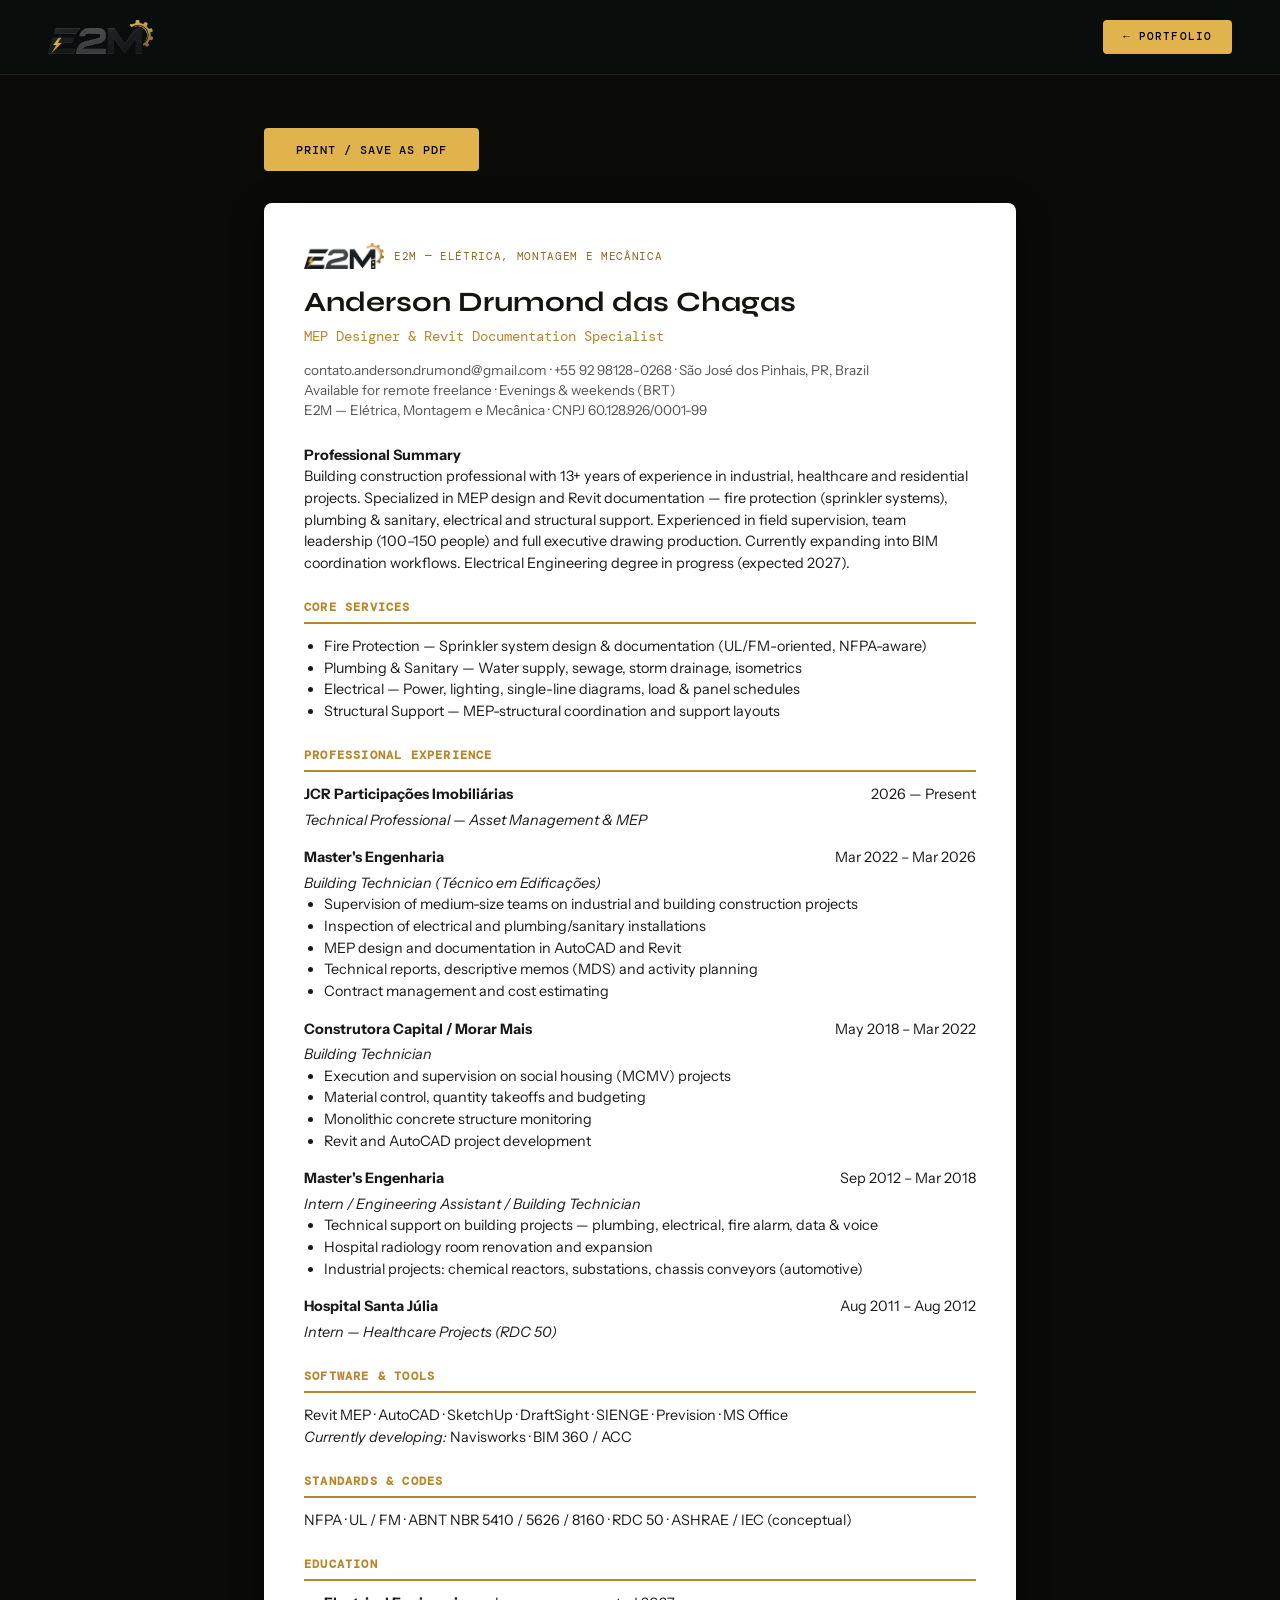
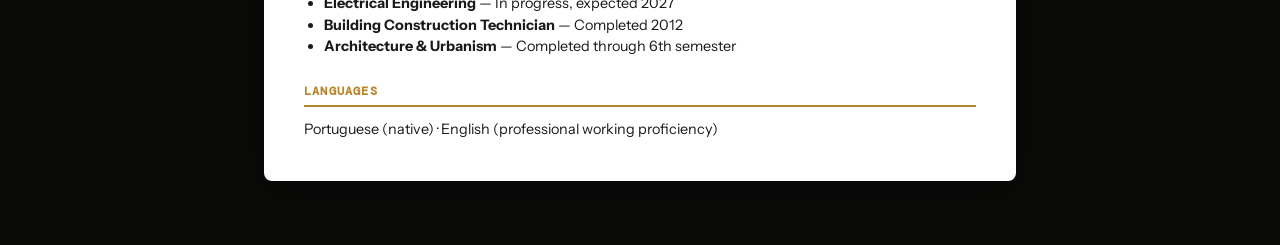
==== cv.html @ b2f55cdc "portfolio2m Portfolio Anderson Drumond - MEP Designer" ====
<!DOCTYPE html>
<html lang="en">
<head>
  <meta charset="UTF-8">
  <meta name="viewport" content="width=device-width, initial-scale=1.0">
  <title>CV — Anderson Drumond · E2M Engenharia</title>
  <link rel="preconnect" href="https://fonts.googleapis.com">
  <link rel="preconnect" href="https://fonts.gstatic.com" crossorigin>
  <link href="https://fonts.googleapis.com/css2?family=Syne:wght@700;800&family=DM+Mono:wght@400;500&family=Instrument+Sans:wght@400;500&display=swap" rel="stylesheet">
  <link rel="stylesheet" href="css/style.css">
</head>
<body>
  <nav>
    <a href="index.html" class="nav-logo"><img src="assets/brand/e2m-mark.png" alt="E2M" class="nav-logo-img"></a>
    <div class="nav-right">
      <a href="index.html" class="btn-hire">← Portfolio</a>
    </div>
  </nav>

  <div class="cv-page">
    <div class="cv-page__actions">
      <button type="button" class="btn-primary" onclick="window.print()">Print / Save as PDF</button>
    </div>

    <article class="cv-document">
      <div class="cv-brand">
        <img src="assets/brand/e2m-mark.png" alt="E2M — Elétrica, Montagem e Mecânica" class="cv-brand-logo">
        <span>E2M — Elétrica, Montagem e Mecânica</span>
      </div>
      <h1>Anderson Drumond das Chagas</h1>
      <p class="cv-tagline">MEP Designer & Revit Documentation Specialist</p>
      <p class="cv-contact">
        contato.anderson.drumond@gmail.com · +55 92 98128-0268 · São José dos Pinhais, PR, Brazil<br>
        Available for remote freelance · Evenings & weekends (BRT)<br>
        E2M — Elétrica, Montagem e Mecânica · CNPJ 60.128.926/0001-99
      </p>

      <p><strong>Professional Summary</strong><br>
        Building construction professional with 13+ years of experience in industrial, healthcare and residential projects. Specialized in MEP design and Revit documentation — fire protection (sprinkler systems), plumbing & sanitary, electrical and structural support. Experienced in field supervision, team leadership (100–150 people) and full executive drawing production. Currently expanding into BIM coordination workflows. Electrical Engineering degree in progress (expected 2027).</p>

      <h2>Core Services</h2>
      <ul>
        <li>Fire Protection — Sprinkler system design & documentation (UL/FM-oriented, NFPA-aware)</li>
        <li>Plumbing & Sanitary — Water supply, sewage, storm drainage, isometrics</li>
        <li>Electrical — Power, lighting, single-line diagrams, load & panel schedules</li>
        <li>Structural Support — MEP-structural coordination and support layouts</li>
      </ul>

      <h2>Professional Experience</h2>

      <div class="cv-job">
        <div class="cv-job-header">
          <strong>JCR Participações Imobiliárias</strong>
          <span>2026 — Present</span>
        </div>
        <em>Technical Professional — Asset Management & MEP</em>
      </div>

      <div class="cv-job">
        <div class="cv-job-header">
          <strong>Master's Engenharia</strong>
          <span>Mar 2022 – Mar 2026</span>
        </div>
        <em>Building Technician (Técnico em Edificações)</em>
        <ul>
          <li>Supervision of medium-size teams on industrial and building construction projects</li>
          <li>Inspection of electrical and plumbing/sanitary installations</li>
          <li>MEP design and documentation in AutoCAD and Revit</li>
          <li>Technical reports, descriptive memos (MDS) and activity planning</li>
          <li>Contract management and cost estimating</li>
        </ul>
      </div>

      <div class="cv-job">
        <div class="cv-job-header">
          <strong>Construtora Capital / Morar Mais</strong>
          <span>May 2018 – Mar 2022</span>
        </div>
        <em>Building Technician</em>
        <ul>
          <li>Execution and supervision on social housing (MCMV) projects</li>
          <li>Material control, quantity takeoffs and budgeting</li>
          <li>Monolithic concrete structure monitoring</li>
          <li>Revit and AutoCAD project development</li>
        </ul>
      </div>

      <div class="cv-job">
        <div class="cv-job-header">
          <strong>Master's Engenharia</strong>
          <span>Sep 2012 – Mar 2018</span>
        </div>
        <em>Intern / Engineering Assistant / Building Technician</em>
        <ul>
          <li>Technical support on building projects — plumbing, electrical, fire alarm, data & voice</li>
          <li>Hospital radiology room renovation and expansion</li>
          <li>Industrial projects: chemical reactors, substations, chassis conveyors (automotive)</li>
        </ul>
      </div>

      <div class="cv-job">
        <div class="cv-job-header">
          <strong>Hospital Santa Júlia</strong>
          <span>Aug 2011 – Aug 2012</span>
        </div>
        <em>Intern — Healthcare Projects (RDC 50)</em>
      </div>

      <h2>Software & Tools</h2>
      <p>Revit MEP · AutoCAD · SketchUp · DraftSight · SIENGE · Prevision · MS Office</p>
      <p><em>Currently developing:</em> Navisworks · BIM 360 / ACC</p>

      <h2>Standards & Codes</h2>
      <p>NFPA · UL / FM · ABNT NBR 5410 / 5626 / 8160 · RDC 50 · ASHRAE / IEC (conceptual)</p>

      <h2>Education</h2>
      <ul>
        <li><strong>Electrical Engineering</strong> — In progress, expected 2027</li>
        <li><strong>Building Construction Technician</strong> — Completed 2012</li>
        <li><strong>Architecture & Urbanism</strong> — Completed through 6th semester</li>
      </ul>

      <h2>Languages</h2>
      <p>Portuguese (native) · English (professional working proficiency)</p>
    </article>
  </div>
</body>
</html>
---- css/style.css ----
:root {
  --bg: #0A0A09;
  --bg2: #100F0C;
  --bg3: #171512;
  --card: #131210;
  --border: #262219;
  --border2: #33301F;
  --gold: #E0B34D;
  --gold2: #C99A35;
  --gold-dim: rgba(224, 179, 77, 0.12);
  --gold-dim2: rgba(224, 179, 77, 0.06);
  --text: #F0EDE7;
  --text2: #A8A196;
  --text3: #6E6860;
  --mono: 'DM Mono', monospace;
  --display: 'Syne', sans-serif;
  --body: 'Instrument Sans', sans-serif;
}

*, *::before, *::after { box-sizing: border-box; margin: 0; padding: 0; }

html { scroll-behavior: smooth; scroll-padding-top: 80px; }

body {
  background: var(--bg);
  color: var(--text);
  font-family: var(--body);
  font-size: 16px;
  line-height: 1.6;
  overflow-x: hidden;
}

::selection { background: var(--gold); color: #000; }

::-webkit-scrollbar { width: 4px; }
::-webkit-scrollbar-track { background: var(--bg); }
::-webkit-scrollbar-thumb { background: var(--border2); border-radius: 2px; }

/* (i18n applied via JS — data-i18n attributes) */

/* NAV */
nav {
  position: fixed;
  top: 0;
  left: 0;
  right: 0;
  z-index: 100;
  display: flex;
  align-items: center;
  justify-content: space-between;
  padding: 1.25rem 3rem;
  background: rgba(10, 15, 13, 0.85);
  backdrop-filter: blur(12px);
  border-bottom: 1px solid var(--border);
}

.nav-logo {
  display: flex;
  align-items: center;
  text-decoration: none;
}

.nav-logo-img {
  height: 34px;
  width: auto;
  display: block;
}

.nav-links {
  display: flex;
  align-items: center;
  gap: 2.5rem;
  list-style: none;
}

.nav-links a {
  font-family: var(--mono);
  font-size: 0.75rem;
  color: var(--text2);
  text-decoration: none;
  letter-spacing: 0.08em;
  text-transform: uppercase;
  transition: color 0.2s;
}

.nav-links a:hover { color: var(--gold); }

.nav-right {
  display: flex;
  align-items: center;
  gap: 1rem;
}

/* Language switcher */
.lang-switch {
  display: flex;
  background: var(--card);
  border: 1px solid var(--border2);
  border-radius: 4px;
  overflow: hidden;
}

.lang-switch__btn {
  font-family: var(--mono);
  font-size: 0.65rem;
  letter-spacing: 0.08em;
  color: var(--text3);
  background: none;
  border: none;
  padding: 0.35rem 0.6rem;
  cursor: pointer;
  transition: all 0.2s;
}

.lang-switch__btn:hover { color: var(--gold); }

.lang-switch__btn.active {
  background: var(--gold-dim);
  color: var(--gold);
}

.btn-hire {
  font-family: var(--mono);
  font-size: 0.7rem;
  letter-spacing: 0.1em;
  text-transform: uppercase;
  background: var(--gold);
  color: #000;
  border: none;
  padding: 0.5rem 1.25rem;
  border-radius: 4px;
  cursor: pointer;
  text-decoration: none;
  font-weight: 500;
  transition: all 0.2s;
}

.btn-hire:hover { background: var(--gold2); transform: translateY(-1px); }

.menu-toggle {
  display: none;
  flex-direction: column;
  gap: 5px;
  padding: 0.5rem;
  background: none;
  border: none;
  cursor: pointer;
}

.menu-toggle span {
  display: block;
  width: 22px;
  height: 2px;
  background: var(--text);
  border-radius: 2px;
}

/* HERO */
#hero {
  min-height: 100vh;
  display: flex;
  align-items: center;
  padding: 8rem 3rem 4rem;
  position: relative;
  overflow: hidden;
}

.hero-grid {
  position: absolute;
  inset: 0;
  background-image:
    linear-gradient(var(--border) 1px, transparent 1px),
    linear-gradient(90deg, var(--border) 1px, transparent 1px);
  background-size: 60px 60px;
  opacity: 0.3;
  mask-image: radial-gradient(ellipse 80% 80% at 50% 50%, black 30%, transparent 100%);
}

.hero-glow {
  position: absolute;
  width: 600px;
  height: 600px;
  background: radial-gradient(circle, rgba(224, 179, 77, 0.08) 0%, transparent 70%);
  top: 50%;
  left: 50%;
  transform: translate(-50%, -50%);
  pointer-events: none;
}

.hero-content { position: relative; z-index: 1; max-width: 900px; }

.hero-brand {
  display: inline-flex;
  align-items: center;
  gap: 0.6rem;
  margin-bottom: 1rem;
  font-family: var(--mono);
  font-size: 0.72rem;
  letter-spacing: 0.06em;
  color: var(--text2);
}

.hero-brand-logo { height: 22px; width: auto; }

.hero-tag {
  display: inline-flex;
  align-items: center;
  gap: 0.5rem;
  font-family: var(--mono);
  font-size: 0.7rem;
  color: var(--gold);
  letter-spacing: 0.12em;
  text-transform: uppercase;
  margin-bottom: 1.5rem;
}

.hero-tag::before {
  content: '';
  width: 6px;
  height: 6px;
  background: var(--gold);
  border-radius: 50%;
  animation: pulse 2s infinite;
}

@keyframes pulse {
  0%, 100% { opacity: 1; transform: scale(1); }
  50% { opacity: 0.4; transform: scale(0.8); }
}

.hero-name {
  font-family: var(--display);
  font-size: clamp(3rem, 7vw, 6rem);
  font-weight: 800;
  line-height: 0.95;
  letter-spacing: -0.03em;
  color: var(--text);
  margin-bottom: 0.75rem;
}

.hero-name span { color: var(--gold); }

.hero-title {
  font-family: var(--mono);
  font-size: clamp(0.85rem, 1.5vw, 1rem);
  color: var(--text2);
  letter-spacing: 0.05em;
  margin-bottom: 1.5rem;
  text-transform: uppercase;
}

.hero-desc {
  font-size: 1.1rem;
  color: var(--text2);
  max-width: 560px;
  line-height: 1.7;
  margin-bottom: 2rem;
}

.hero-badges {
  display: flex;
  flex-wrap: wrap;
  gap: 0.5rem;
  margin-bottom: 2.5rem;
}

.badge {
  font-family: var(--mono);
  font-size: 0.68rem;
  letter-spacing: 0.08em;
  padding: 0.35rem 0.85rem;
  border-radius: 3px;
  text-transform: uppercase;
}

.badge-gold {
  background: var(--gold-dim);
  color: var(--gold);
  border: 1px solid rgba(224, 179, 77, 0.25);
}

.badge-gray {
  background: rgba(255, 255, 255, 0.04);
  color: var(--text3);
  border: 1px solid var(--border2);
}

.hero-ctas { display: flex; gap: 1rem; flex-wrap: wrap; }

.btn-primary {
  font-family: var(--mono);
  font-size: 0.75rem;
  letter-spacing: 0.08em;
  text-transform: uppercase;
  background: var(--gold);
  color: #000;
  border: none;
  padding: 0.85rem 2rem;
  border-radius: 4px;
  cursor: pointer;
  text-decoration: none;
  font-weight: 500;
  transition: all 0.2s;
  display: inline-flex;
  align-items: center;
}

.btn-primary:hover { background: var(--gold2); transform: translateY(-2px); }

.btn-secondary {
  font-family: var(--mono);
  font-size: 0.75rem;
  letter-spacing: 0.08em;
  text-transform: uppercase;
  background: transparent;
  color: var(--text2);
  border: 1px solid var(--border2);
  padding: 0.85rem 2rem;
  border-radius: 4px;
  cursor: pointer;
  text-decoration: none;
  transition: all 0.2s;
  display: inline-flex;
  align-items: center;
}

.btn-secondary:hover { border-color: var(--gold); color: var(--gold); }

.hero-stats {
  display: flex;
  gap: 3rem;
  margin-top: 4rem;
  padding-top: 2rem;
  border-top: 1px solid var(--border);
}

.stat-num {
  font-family: var(--display);
  font-size: 2rem;
  font-weight: 800;
  color: var(--text);
  letter-spacing: -0.03em;
}

.stat-num span { color: var(--gold); }

.stat-label {
  font-family: var(--mono);
  font-size: 0.65rem;
  color: var(--text3);
  text-transform: uppercase;
  letter-spacing: 0.1em;
  margin-top: 0.2rem;
}

/* SECTIONS */
section { padding: 6rem 3rem; }

.section-header { margin-bottom: 3rem; }

.section-tag {
  font-family: var(--mono);
  font-size: 0.65rem;
  color: var(--gold);
  letter-spacing: 0.15em;
  text-transform: uppercase;
  margin-bottom: 0.75rem;
}

.section-title {
  font-family: var(--display);
  font-size: clamp(2rem, 4vw, 3rem);
  font-weight: 800;
  letter-spacing: -0.03em;
  color: var(--text);
  line-height: 1;
}

.section-title span { color: var(--gold); }

/* SERVICES */
#services { background: var(--bg2); }

.services-grid {
  display: grid;
  grid-template-columns: repeat(auto-fit, minmax(260px, 1fr));
  gap: 1.5px;
  background: var(--border);
  border: 1px solid var(--border);
  border-radius: 8px;
  overflow: hidden;
}

.service-card {
  background: var(--card);
  padding: 2.5rem;
  transition: background 0.3s;
  position: relative;
  overflow: hidden;
}

.service-card::before {
  content: '';
  position: absolute;
  top: 0;
  left: 0;
  right: 0;
  height: 2px;
  background: var(--gold);
  transform: scaleX(0);
  transform-origin: left;
  transition: transform 0.3s;
}

.service-card:hover::before { transform: scaleX(1); }
.service-card:hover { background: var(--bg3); }

.service-icon {
  width: 48px;
  height: 48px;
  background: var(--gold-dim);
  border: 1px solid rgba(224, 179, 77, 0.2);
  border-radius: 8px;
  display: flex;
  align-items: center;
  justify-content: center;
  margin-bottom: 1.5rem;
  font-size: 1.25rem;
}

.service-title {
  font-family: var(--display);
  font-size: 1.1rem;
  font-weight: 700;
  color: var(--text);
  margin-bottom: 0.75rem;
  letter-spacing: -0.01em;
}

.service-desc {
  font-size: 0.875rem;
  color: var(--text2);
  line-height: 1.7;
  margin-bottom: 1rem;
}

.service-tags { display: flex; flex-wrap: wrap; gap: 0.4rem; }

.service-tag {
  font-family: var(--mono);
  font-size: 0.6rem;
  color: var(--text3);
  border: 1px solid var(--border2);
  padding: 0.2rem 0.6rem;
  border-radius: 2px;
  letter-spacing: 0.06em;
  text-transform: uppercase;
}

/* PROJECTS */
#projects { background: var(--bg); }

.confidentiality-note {
  display: flex;
  align-items: flex-start;
  gap: 0.75rem;
  background: var(--gold-dim2);
  border: 1px solid rgba(224, 179, 77, 0.25);
  border-radius: 6px;
  padding: 0.9rem 1.1rem;
  margin-bottom: 2rem;
}

.confidentiality-note__icon { font-size: 0.9rem; line-height: 1.5; flex-shrink: 0; }

.confidentiality-note p {
  font-family: var(--mono);
  font-size: 0.72rem;
  line-height: 1.6;
  color: var(--text2);
  letter-spacing: 0.01em;
}

.confidentiality-note--modal { margin-top: 1.25rem; margin-bottom: 0; }

.filter-bar {
  display: flex;
  gap: 0.5rem;
  flex-wrap: wrap;
  margin-bottom: 2.5rem;
}

.filter-btn {
  font-family: var(--mono);
  font-size: 0.65rem;
  letter-spacing: 0.1em;
  text-transform: uppercase;
  background: transparent;
  color: var(--text3);
  border: 1px solid var(--border2);
  padding: 0.5rem 1rem;
  border-radius: 3px;
  cursor: pointer;
  transition: all 0.2s;
}

.filter-btn:hover,
.filter-btn.active {
  background: var(--gold-dim);
  border-color: rgba(224, 179, 77, 0.4);
  color: var(--gold);
}

.projects-grid {
  display: grid;
  grid-template-columns: repeat(auto-fill, minmax(340px, 1fr));
  gap: 1.5px;
  background: var(--border);
  border: 1px solid var(--border);
  border-radius: 8px;
  overflow: hidden;
}

.project-card {
  background: var(--card);
  overflow: hidden;
  transition: background 0.3s;
  display: flex;
  flex-direction: column;
}

.project-card:hover { background: var(--bg3); }
.project-card.is-hidden { display: none !important; }

.project-img {
  width: 100%;
  aspect-ratio: 16 / 9;
  background: var(--bg3);
  display: flex;
  align-items: center;
  justify-content: center;
  overflow: hidden;
  position: relative;
  border-bottom: 1px solid var(--border);
}

.project-cover {
  position: absolute;
  inset: 0;
  width: 100%;
  height: 100%;
  object-fit: cover;
  z-index: 1;
}

.project-img.has-cover .project-img-placeholder { display: none; }

.project-img-placeholder {
  display: flex;
  flex-direction: column;
  align-items: center;
  justify-content: center;
  gap: 0.75rem;
  width: 100%;
  height: 100%;
  background: var(--bg3);
  position: relative;
  z-index: 0;
}

.project-img-icon { font-size: 2.5rem; opacity: 0.3; }

.project-img-label {
  font-family: var(--mono);
  font-size: 0.6rem;
  color: var(--text3);
  letter-spacing: 0.1em;
  text-transform: uppercase;
}

.project-disc {
  font-family: var(--mono);
  font-size: 0.6rem;
  letter-spacing: 0.08em;
  text-transform: uppercase;
  padding: 0.2rem 0.6rem;
  border-radius: 2px;
  position: absolute;
  top: 0.75rem;
  left: 0.75rem;
  z-index: 2;
}

.disc-fire { background: rgba(231, 76, 60, 0.15); color: #E74C3C; border: 1px solid rgba(231, 76, 60, 0.3); }
.disc-plumb { background: rgba(52, 152, 219, 0.15); color: #3498DB; border: 1px solid rgba(52, 152, 219, 0.3); }
.disc-elec { background: rgba(241, 196, 15, 0.15); color: #F1C40F; border: 1px solid rgba(241, 196, 15, 0.3); }
.disc-struct { background: rgba(155, 89, 182, 0.15); color: #9B59B6; border: 1px solid rgba(155, 89, 182, 0.3); }
.disc-mep { background: rgba(46, 204, 113, 0.15); color: #2ECC71; border: 1px solid rgba(46, 204, 113, 0.3); }

.project-info { padding: 1.5rem; flex: 1; }

.project-title {
  font-family: var(--display);
  font-size: 1rem;
  font-weight: 700;
  color: var(--text);
  margin-bottom: 0.4rem;
  letter-spacing: -0.01em;
}

.project-client {
  font-family: var(--mono);
  font-size: 0.65rem;
  color: var(--text3);
  letter-spacing: 0.06em;
  text-transform: uppercase;
  margin-bottom: 0.75rem;
}

.project-desc {
  font-size: 0.825rem;
  color: var(--text2);
  line-height: 1.6;
  margin-bottom: 1rem;
}

.project-deliverables { display: flex; flex-wrap: wrap; gap: 0.35rem; }

.deliverable {
  font-family: var(--mono);
  font-size: 0.58rem;
  color: var(--text3);
  border: 1px solid var(--border2);
  padding: 0.15rem 0.5rem;
  border-radius: 2px;
  letter-spacing: 0.05em;
  text-transform: uppercase;
}

/* ABOUT */
#about { background: var(--bg2); }

.about-grid {
  display: grid;
  grid-template-columns: 1fr 1fr;
  gap: 5rem;
  align-items: start;
}

.about-initials {
  width: 80px;
  height: 80px;
  background: var(--gold-dim);
  border: 2px solid rgba(224, 179, 77, 0.3);
  border-radius: 8px;
  display: flex;
  align-items: center;
  justify-content: center;
  font-family: var(--display);
  font-size: 1.75rem;
  font-weight: 800;
  color: var(--gold);
  margin-bottom: 2rem;
}

.about-bio {
  font-size: 1rem;
  color: var(--text2);
  line-height: 1.8;
  margin-bottom: 1.5rem;
}

.about-bio strong { color: var(--text); }

.about-highlights {
  display: flex;
  flex-direction: column;
  gap: 0.75rem;
}

.highlight-item {
  display: flex;
  align-items: flex-start;
  gap: 0.75rem;
  font-size: 0.875rem;
  color: var(--text2);
}

.highlight-item::before {
  content: '›';
  color: var(--gold);
  font-size: 1rem;
  flex-shrink: 0;
  margin-top: 0.1rem;
}

.timeline {
  display: flex;
  flex-direction: column;
  border-left: 1px solid var(--border2);
  padding-left: 2rem;
  margin-left: 1rem;
}

.timeline-item {
  position: relative;
  padding-bottom: 2rem;
}

.timeline-item::before {
  content: '';
  position: absolute;
  left: -2.45rem;
  top: 0.4rem;
  width: 8px;
  height: 8px;
  border-radius: 50%;
  background: var(--border2);
  border: 2px solid var(--bg2);
}

.timeline-item.active::before { background: var(--gold); }

.timeline-period {
  font-family: var(--mono);
  font-size: 0.65rem;
  color: var(--gold);
  letter-spacing: 0.1em;
  text-transform: uppercase;
  margin-bottom: 0.35rem;
}

.timeline-company {
  font-family: var(--display);
  font-size: 1rem;
  font-weight: 700;
  color: var(--text);
  margin-bottom: 0.25rem;
}

.timeline-role {
  font-size: 0.825rem;
  color: var(--text2);
}

/* SKILLS */
#skills { background: var(--bg); }

.skills-grid {
  display: grid;
  grid-template-columns: repeat(auto-fit, minmax(280px, 1fr));
  gap: 1.5rem;
}

.skill-group {
  background: var(--card);
  border: 1px solid var(--border);
  border-radius: 8px;
  padding: 2rem;
}

.skill-group-title {
  font-family: var(--mono);
  font-size: 0.65rem;
  color: var(--gold);
  letter-spacing: 0.12em;
  text-transform: uppercase;
  margin-bottom: 1.25rem;
  padding-bottom: 0.75rem;
  border-bottom: 1px solid var(--border);
}

.skill-list {
  display: flex;
  flex-direction: column;
  gap: 0.5rem;
}

.skill-item {
  font-size: 0.875rem;
  color: var(--text2);
  display: flex;
  align-items: center;
  gap: 0.75rem;
}

.skill-item::before {
  content: '';
  width: 6px;
  height: 6px;
  border-radius: 50%;
  background: var(--gold);
  flex-shrink: 0;
}

.skill-item.in-dev::before { background: var(--text3); }
.skill-item.in-dev { color: var(--text3); font-style: italic; }

.skill-dev-note {
  font-family: var(--mono);
  font-size: 0.6rem;
  color: var(--text3);
  letter-spacing: 0.08em;
  text-transform: uppercase;
  margin-top: 1rem;
  padding-top: 0.75rem;
  border-top: 1px solid var(--border);
}

/* CONTACT */
#contact { background: var(--bg2); }

.contact-grid {
  display: grid;
  grid-template-columns: 1fr 1fr;
  gap: 5rem;
  align-items: start;
}

.contact-info-title {
  font-family: var(--display);
  font-size: 1.75rem;
  font-weight: 800;
  color: var(--text);
  letter-spacing: -0.02em;
  margin-bottom: 1rem;
}

.contact-info-desc {
  font-size: 0.95rem;
  color: var(--text2);
  line-height: 1.7;
  margin-bottom: 2rem;
}

.contact-links {
  display: flex;
  flex-direction: column;
  gap: 1rem;
}

.contact-link {
  display: flex;
  align-items: center;
  gap: 1rem;
  text-decoration: none;
  padding: 1rem 1.25rem;
  background: var(--card);
  border: 1px solid var(--border);
  border-radius: 6px;
  transition: all 0.2s;
}

.contact-link:hover { border-color: rgba(224, 179, 77, 0.4); background: var(--gold-dim2); }
.contact-link--disabled { opacity: 0.65; pointer-events: none; }

.contact-link-icon {
  width: 36px;
  height: 36px;
  background: var(--gold-dim);
  border-radius: 6px;
  display: flex;
  align-items: center;
  justify-content: center;
  font-size: 1rem;
  flex-shrink: 0;
  font-family: var(--display);
  font-weight: 700;
  color: var(--gold);
}

.contact-link-label {
  font-family: var(--mono);
  font-size: 0.6rem;
  color: var(--text3);
  text-transform: uppercase;
  letter-spacing: 0.1em;
}

.contact-link-value {
  font-size: 0.875rem;
  color: var(--text);
  margin-top: 0.1rem;
}

.contact-tz {
  margin-top: 1.5rem;
  font-family: var(--mono);
  font-size: 0.65rem;
  color: var(--text3);
  letter-spacing: 0.08em;
  text-transform: uppercase;
}

.contact-form {
  display: flex;
  flex-direction: column;
  gap: 1rem;
}

.form-group { display: flex; flex-direction: column; gap: 0.4rem; }

.form-label {
  font-family: var(--mono);
  font-size: 0.62rem;
  color: var(--text3);
  letter-spacing: 0.1em;
  text-transform: uppercase;
}

.form-input,
.form-select,
.form-textarea {
  background: var(--card);
  border: 1px solid var(--border2);
  border-radius: 4px;
  padding: 0.75rem 1rem;
  color: var(--text);
  font-family: var(--body);
  font-size: 0.875rem;
  transition: border-color 0.2s;
  outline: none;
  width: 100%;
}

.form-input:focus,
.form-select:focus,
.form-textarea:focus {
  border-color: rgba(224, 179, 77, 0.5);
}

.form-select { appearance: none; cursor: pointer; }
.form-textarea { resize: vertical; min-height: 120px; }
.form-row { display: grid; grid-template-columns: 1fr 1fr; gap: 1rem; }

.btn-submit {
  font-family: var(--mono);
  font-size: 0.75rem;
  letter-spacing: 0.1em;
  text-transform: uppercase;
  background: var(--gold);
  color: #000;
  border: none;
  padding: 1rem 2rem;
  border-radius: 4px;
  cursor: pointer;
  font-weight: 500;
  transition: all 0.2s;
  margin-top: 0.5rem;
}

.btn-submit:hover { background: var(--gold2); transform: translateY(-2px); }

.form-status {
  font-family: var(--mono);
  font-size: 0.75rem;
  text-align: center;
  margin-top: 0.5rem;
}

.form-status.is-success { color: var(--gold); }
.form-status.is-error { color: #E74C3C; }

/* FOOTER */
footer {
  background: var(--bg);
  border-top: 1px solid var(--border);
  padding: 2rem 3rem;
  display: flex;
  align-items: center;
  justify-content: space-between;
}

.footer-brand {
  display: flex;
  align-items: center;
  gap: 0.9rem;
}

.footer-logo {
  height: 22px;
  width: auto;
  opacity: 0.9;
}

.footer-copy {
  font-family: var(--mono);
  font-size: 0.65rem;
  color: var(--text3);
  letter-spacing: 0.08em;
}

.footer-links { display: flex; gap: 1.5rem; }

.footer-links a {
  font-family: var(--mono);
  font-size: 0.65rem;
  color: var(--text3);
  text-decoration: none;
  letter-spacing: 0.08em;
  text-transform: uppercase;
  transition: color 0.2s;
}

.footer-links a:hover { color: var(--gold); }

/* FADE IN */
.fade-in {
  opacity: 0;
  transform: translateY(24px);
  transition: opacity 0.7s ease, transform 0.7s ease;
}

.fade-in.visible {
  opacity: 1;
  transform: translateY(0);
}

/* CV PAGE */
.cv-page {
  max-width: 800px;
  margin: 0 auto;
  padding: 8rem 1.5rem 4rem;
}

.cv-page__actions {
  display: flex;
  gap: 1rem;
  margin-bottom: 2rem;
  flex-wrap: wrap;
}

.cv-document {
  background: #fff;
  color: #1a1a1a;
  padding: 2.5rem;
  border-radius: 8px;
  box-shadow: 0 8px 32px rgba(0, 0, 0, 0.4);
  font-size: 0.9rem;
  line-height: 1.5;
}

.cv-brand {
  display: flex;
  align-items: center;
  gap: 0.6rem;
  margin-bottom: 0.75rem;
}

.cv-brand-logo { height: 26px; width: auto; }

.cv-brand span {
  font-family: var(--mono);
  font-size: 0.7rem;
  letter-spacing: 0.06em;
  color: #8A6A1E;
  text-transform: uppercase;
}

.cv-document h1 {
  font-family: var(--display);
  font-size: 1.75rem;
  color: #16140F;
  margin-bottom: 0.25rem;
}

.cv-document .cv-tagline {
  font-family: var(--mono);
  font-size: 0.85rem;
  color: #B8862A;
  margin-bottom: 0.75rem;
}

.cv-document .cv-contact {
  font-size: 0.85rem;
  color: #555;
  margin-bottom: 1.5rem;
}

.cv-document h2 {
  font-family: var(--mono);
  font-size: 0.75rem;
  text-transform: uppercase;
  letter-spacing: 0.1em;
  color: #B8862A;
  border-bottom: 2px solid #B8862A;
  padding-bottom: 0.35rem;
  margin: 1.5rem 0 0.75rem;
}

.cv-document ul { list-style: disc; padding-left: 1.25rem; margin-bottom: 0.5rem; }
.cv-document .cv-job { margin-bottom: 1rem; }

.cv-document .cv-job-header {
  display: flex;
  justify-content: space-between;
  flex-wrap: wrap;
  gap: 0.25rem;
  margin-bottom: 0.25rem;
}

@media print {
  nav, footer, .cv-page__actions { display: none; }
  .cv-document { box-shadow: none; padding: 0; }
}

/* PROJECT MODAL */
.modal {
  position: fixed;
  inset: 0;
  z-index: 200;
  display: flex;
  align-items: center;
  justify-content: center;
  padding: 1rem;
  opacity: 0;
  visibility: hidden;
  transition: opacity 0.25s, visibility 0.25s;
}

.modal.is-open { opacity: 1; visibility: visible; }

.modal__backdrop {
  position: absolute;
  inset: 0;
  background: rgba(0, 0, 0, 0.8);
  backdrop-filter: blur(4px);
}

.modal__dialog {
  position: relative;
  width: min(100%, 960px);
  max-height: 90vh;
  overflow-y: auto;
  background: var(--bg2);
  border: 1px solid var(--border);
  border-radius: 8px;
  transform: translateY(16px);
  transition: transform 0.25s;
}

.modal.is-open .modal__dialog { transform: translateY(0); }

.modal__close {
  position: absolute;
  top: 1rem;
  right: 1rem;
  z-index: 2;
  width: 36px;
  height: 36px;
  display: grid;
  place-items: center;
  font-size: 1.4rem;
  color: var(--text2);
  background: var(--card);
  border: 1px solid var(--border2);
  border-radius: 4px;
  cursor: pointer;
}

.modal__close:hover { color: var(--gold); border-color: var(--gold); }

.modal__content { padding: 2rem; }

.modal__header { margin-bottom: 1.5rem; padding-right: 2rem; }

.modal__client {
  font-family: var(--mono);
  font-size: 0.65rem;
  color: var(--gold);
  letter-spacing: 0.1em;
  text-transform: uppercase;
  margin-bottom: 0.5rem;
}

.modal__title {
  font-family: var(--display);
  font-size: 1.35rem;
  font-weight: 700;
  margin-bottom: 0.75rem;
}

.modal__desc {
  font-size: 0.875rem;
  color: var(--text2);
  line-height: 1.7;
  margin-bottom: 1rem;
}

.modal__gallery {
  display: grid;
  grid-template-columns: repeat(auto-fill, minmax(260px, 1fr));
  gap: 0.75rem;
}

.modal__gallery-item {
  padding: 0;
  border: none;
  background: none;
  cursor: zoom-in;
  border-radius: 4px;
  overflow: hidden;
  border: 1px solid var(--border);
  transition: border-color 0.2s;
}

.modal__gallery-item:hover { border-color: var(--gold); }

.modal__gallery-item img {
  width: 100%;
  display: block;
  pointer-events: none;
}

.project-card { cursor: pointer; }

/* LIGHTBOX */
.lightbox {
  position: fixed;
  inset: 0;
  z-index: 300;
  display: flex;
  align-items: center;
  justify-content: center;
  opacity: 0;
  visibility: hidden;
  transition: opacity 0.25s, visibility 0.25s;
}

.lightbox.is-open {
  opacity: 1;
  visibility: visible;
}

.lightbox__backdrop {
  position: absolute;
  inset: 0;
  background: rgba(0, 0, 0, 0.92);
  cursor: zoom-out;
}

.lightbox__stage {
  position: relative;
  z-index: 1;
  max-width: min(96vw, 1400px);
  max-height: 92vh;
  padding: 1rem;
}

.lightbox__stage img {
  display: block;
  max-width: min(96vw, 1400px);
  max-height: 92vh;
  width: auto;
  height: auto;
  object-fit: contain;
  border-radius: 4px;
  box-shadow: 0 8px 40px rgba(0, 0, 0, 0.5);
}

.lightbox__close {
  position: absolute;
  top: 1rem;
  right: 1rem;
  z-index: 2;
  width: 44px;
  height: 44px;
  display: grid;
  place-items: center;
  font-size: 1.75rem;
  color: var(--text);
  background: rgba(17, 25, 19, 0.9);
  border: 1px solid var(--border2);
  border-radius: 4px;
  cursor: pointer;
}

.lightbox__close:hover { color: var(--gold); border-color: var(--gold); }

.lightbox__nav {
  position: absolute;
  top: 50%;
  transform: translateY(-50%);
  z-index: 2;
  width: 48px;
  height: 48px;
  display: grid;
  place-items: center;
  font-size: 2rem;
  color: var(--text);
  background: rgba(17, 25, 19, 0.9);
  border: 1px solid var(--border2);
  border-radius: 4px;
  cursor: pointer;
  line-height: 1;
}

.lightbox__nav:hover { color: var(--gold); border-color: var(--gold); }
.lightbox__prev { left: 1rem; }
.lightbox__next { right: 1rem; }

.lightbox__nav.is-hidden { display: none; }

.lightbox__counter {
  position: absolute;
  bottom: 1.25rem;
  left: 50%;
  transform: translateX(-50%);
  z-index: 2;
  font-family: var(--mono);
  font-size: 0.7rem;
  color: var(--text2);
  letter-spacing: 0.1em;
  background: rgba(17, 25, 19, 0.9);
  padding: 0.4rem 0.85rem;
  border-radius: 4px;
  border: 1px solid var(--border2);
}

/* MOBILE */
@media (max-width: 768px) {
  nav { padding: 1rem 1.5rem; }

  .nav-links {
    display: none;
    position: absolute;
    top: 100%;
    left: 0;
    right: 0;
    flex-direction: column;
    gap: 0;
    padding: 1rem 1.5rem;
    background: var(--bg2);
    border-bottom: 1px solid var(--border);
  }

  .nav-links.is-open { display: flex; }
  .nav-links li { width: 100%; }
  .nav-links a { display: block; padding: 0.75rem 0; }

  .menu-toggle { display: flex; }
  .btn-hire { display: none; }

  section { padding: 4rem 1.5rem; }
  #hero { padding: 6rem 1.5rem 3rem; }
  .hero-stats { gap: 1.5rem; flex-wrap: wrap; }
  .about-grid,
  .contact-grid { grid-template-columns: 1fr; gap: 2.5rem; }
  footer { flex-direction: column; gap: 1rem; text-align: center; }
  .form-row { grid-template-columns: 1fr; }
}
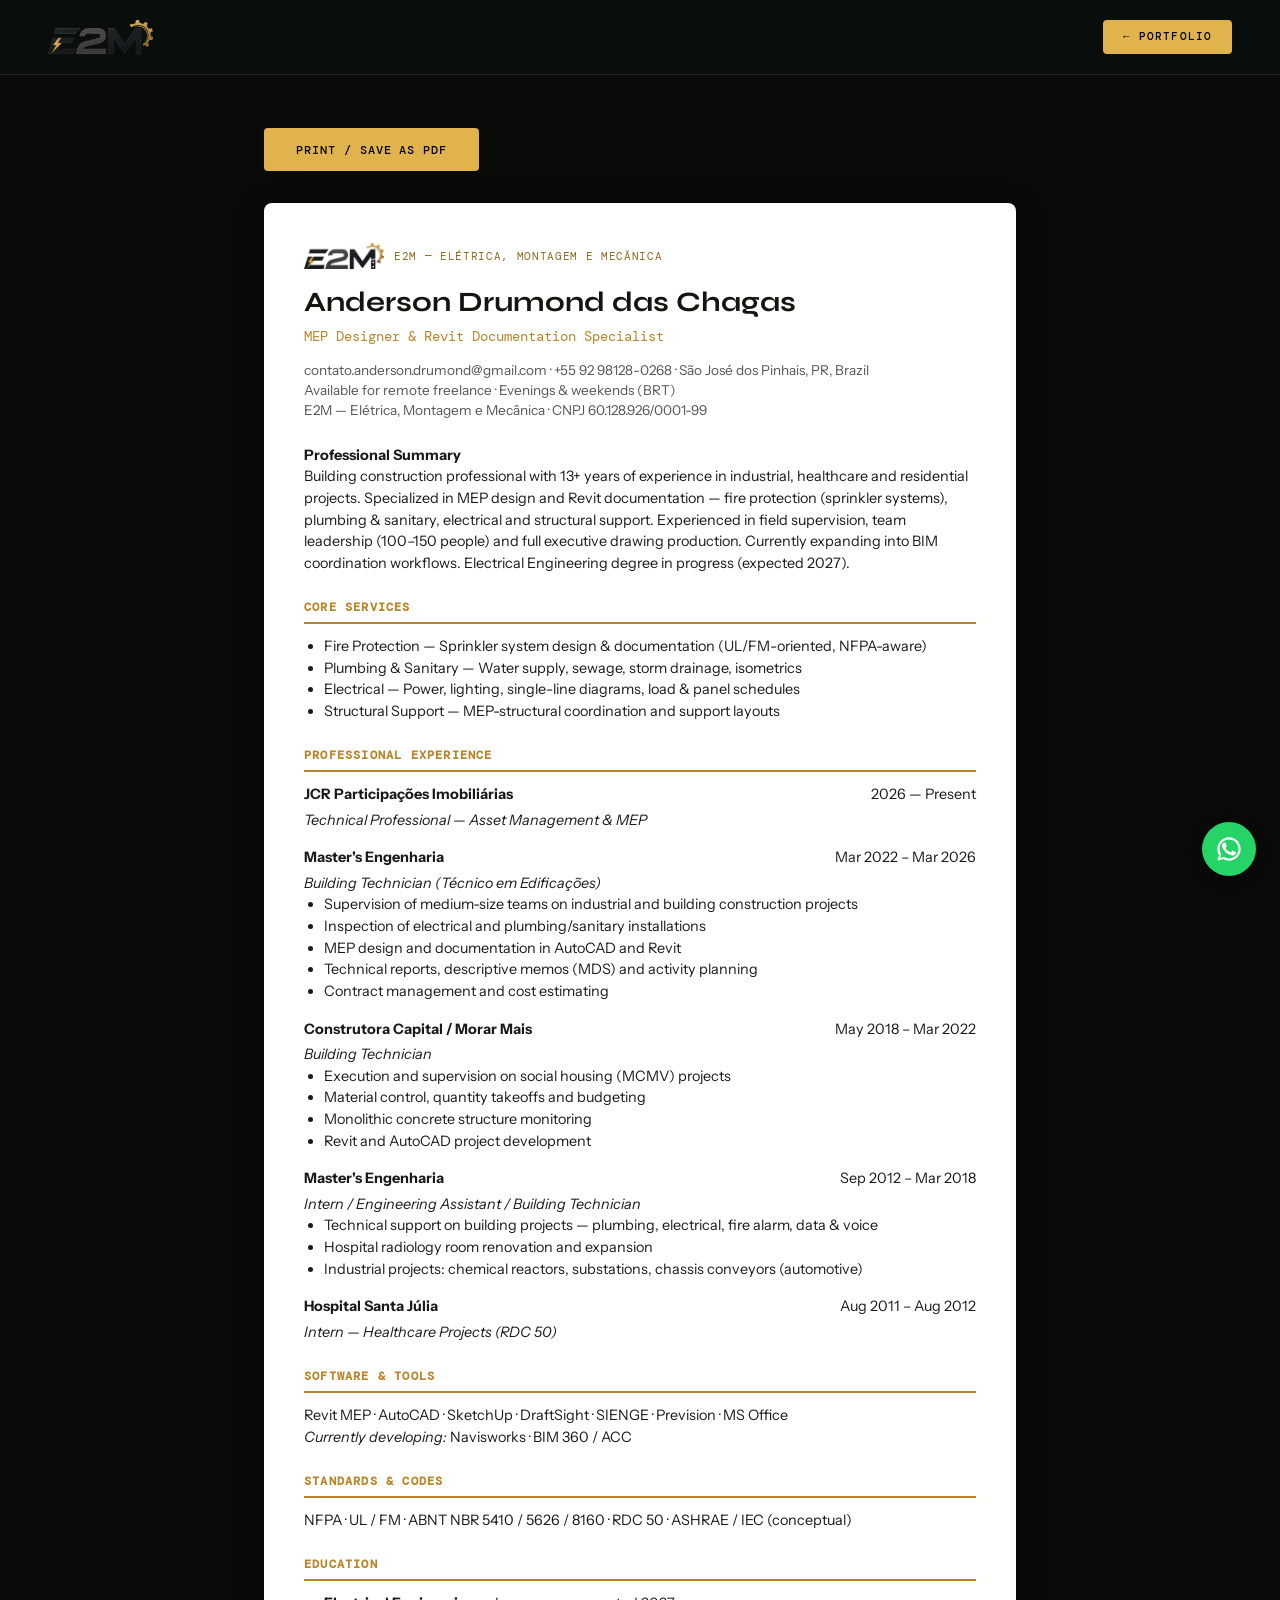
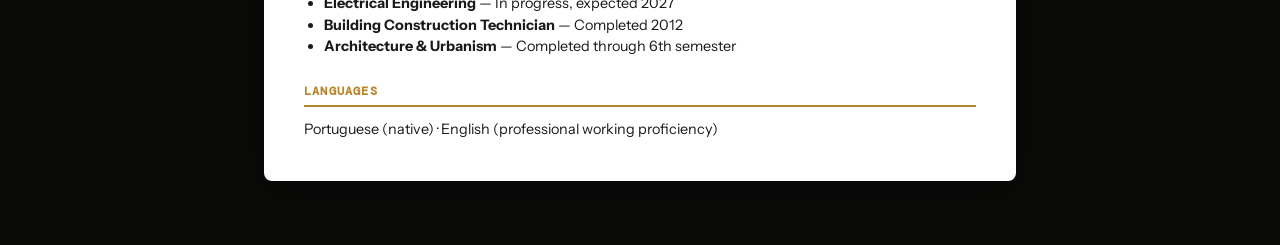
==== commit 8127f880: "Go" ====
--- a/cv.html
+++ b/cv.html
@@ -4,6 +4,8 @@
   <meta charset="UTF-8">
   <meta name="viewport" content="width=device-width, initial-scale=1.0">
   <title>CV — Anderson Drumond · E2M Engenharia</title>
+  <link rel="icon" type="image/png" sizes="32x32" href="assets/brand/favicon-32.png">
+  <link rel="apple-touch-icon" sizes="180x180" href="assets/brand/favicon-180.png">
   <link rel="preconnect" href="https://fonts.googleapis.com">
   <link rel="preconnect" href="https://fonts.gstatic.com" crossorigin>
   <link href="https://fonts.googleapis.com/css2?family=Syne:wght@700;800&family=DM+Mono:wght@400;500&family=Instrument+Sans:wght@400;500&display=swap" rel="stylesheet">
@@ -124,5 +126,9 @@
       <p>Portuguese (native) · English (professional working proficiency)</p>
     </article>
   </div>
+
+  <a href="https://wa.me/5592981280268?text=Ol%C3%A1%20Anderson%2C%20vi%20seu%20portif%C3%B3lio%20e%20gostaria%20de%20falar%20sobre%20um%20projeto." class="whatsapp-float" target="_blank" rel="noopener" aria-label="WhatsApp">
+    <svg viewBox="0 0 24 24" fill="currentColor" aria-hidden="true"><path d="M17.472 14.382c-.297-.149-1.758-.867-2.03-.967-.273-.099-.471-.148-.67.15-.197.297-.767.966-.94 1.164-.173.199-.347.223-.644.075-.297-.15-1.255-.463-2.39-1.475-.883-.788-1.48-1.761-1.653-2.059-.173-.297-.018-.458.13-.606.134-.133.298-.347.446-.52.149-.174.198-.298.298-.497.099-.198.05-.371-.025-.52-.075-.149-.669-1.612-.916-2.207-.242-.579-.487-.5-.669-.51-.173-.008-.371-.01-.57-.01-.198 0-.52.074-.792.372-.272.297-1.04 1.016-1.04 2.479 0 1.462 1.065 2.875 1.213 3.074.149.198 2.096 3.2 5.077 4.487.709.306 1.262.489 1.694.625.712.227 1.36.195 1.872.118.571-.085 1.758-.719 2.006-1.413.248-.694.248-1.29.173-1.414-.074-.124-.272-.198-.57-.347z"/><path d="M12.001 2C6.478 2 2 6.478 2 12c0 1.85.5 3.635 1.446 5.204L2 22l4.933-1.415A9.955 9.955 0 0012.001 22C17.523 22 22 17.522 22 12S17.523 2 12.001 2zm0 18.09a8.075 8.075 0 01-4.15-1.14l-.298-.177-3.043.873.85-3.166-.196-.31A8.084 8.084 0 013.91 12c0-4.463 3.63-8.09 8.091-8.09 4.462 0 8.09 3.627 8.09 8.09 0 4.462-3.628 8.09-8.09 8.09z"/></svg>
+  </a>
 </body>
 </html>
--- a/css/style.css
+++ b/css/style.css
@@ -1099,9 +1099,70 @@
   margin-bottom: 0.25rem;
 }
 
+.whatsapp-float {
+  position: fixed;
+  right: 1.5rem;
+  bottom: 1.5rem;
+  width: 54px;
+  height: 54px;
+  background: #25D366;
+  color: #fff;
+  border-radius: 50%;
+  display: flex;
+  align-items: center;
+  justify-content: center;
+  box-shadow: 0 4px 16px rgba(0, 0, 0, 0.4);
+  z-index: 150;
+  transition: transform 0.2s;
+}
+
+.whatsapp-float svg { width: 28px; height: 28px; }
+
+.whatsapp-float:hover { transform: scale(1.08); }
+
+.whatsapp-float::before {
+  content: '';
+  position: absolute;
+  inset: 0;
+  border-radius: 50%;
+  box-shadow: 0 0 0 0 rgba(37, 211, 102, 0.5);
+  animation: wa-pulse 2.4s infinite;
+}
+
+@keyframes wa-pulse {
+  0% { box-shadow: 0 0 0 0 rgba(37, 211, 102, 0.5); }
+  70% { box-shadow: 0 0 0 14px rgba(37, 211, 102, 0); }
+  100% { box-shadow: 0 0 0 0 rgba(37, 211, 102, 0); }
+}
+
+@media (max-width: 768px) {
+  .whatsapp-float { right: 1rem; bottom: 1rem; width: 48px; height: 48px; }
+  .whatsapp-float svg { width: 24px; height: 24px; }
+}
+
 @media print {
-  nav, footer, .cv-page__actions { display: none; }
-  .cv-document { box-shadow: none; padding: 0; }
+  nav, footer, .cv-page__actions, .whatsapp-float { display: none; }
+
+  * { -webkit-print-color-adjust: exact; print-color-adjust: exact; }
+
+  body { background: #fff; }
+
+  .cv-page {
+    max-width: 100%;
+    padding: 0;
+    margin: 0;
+  }
+
+  .cv-document {
+    box-shadow: none;
+    padding: 0;
+    font-size: 10.5pt;
+  }
+
+  .cv-document h2 { break-after: avoid; page-break-after: avoid; }
+  .cv-document .cv-job { break-inside: avoid; page-break-inside: avoid; }
+
+  @page { margin: 1.5cm; }
 }
 
 /* PROJECT MODAL */
